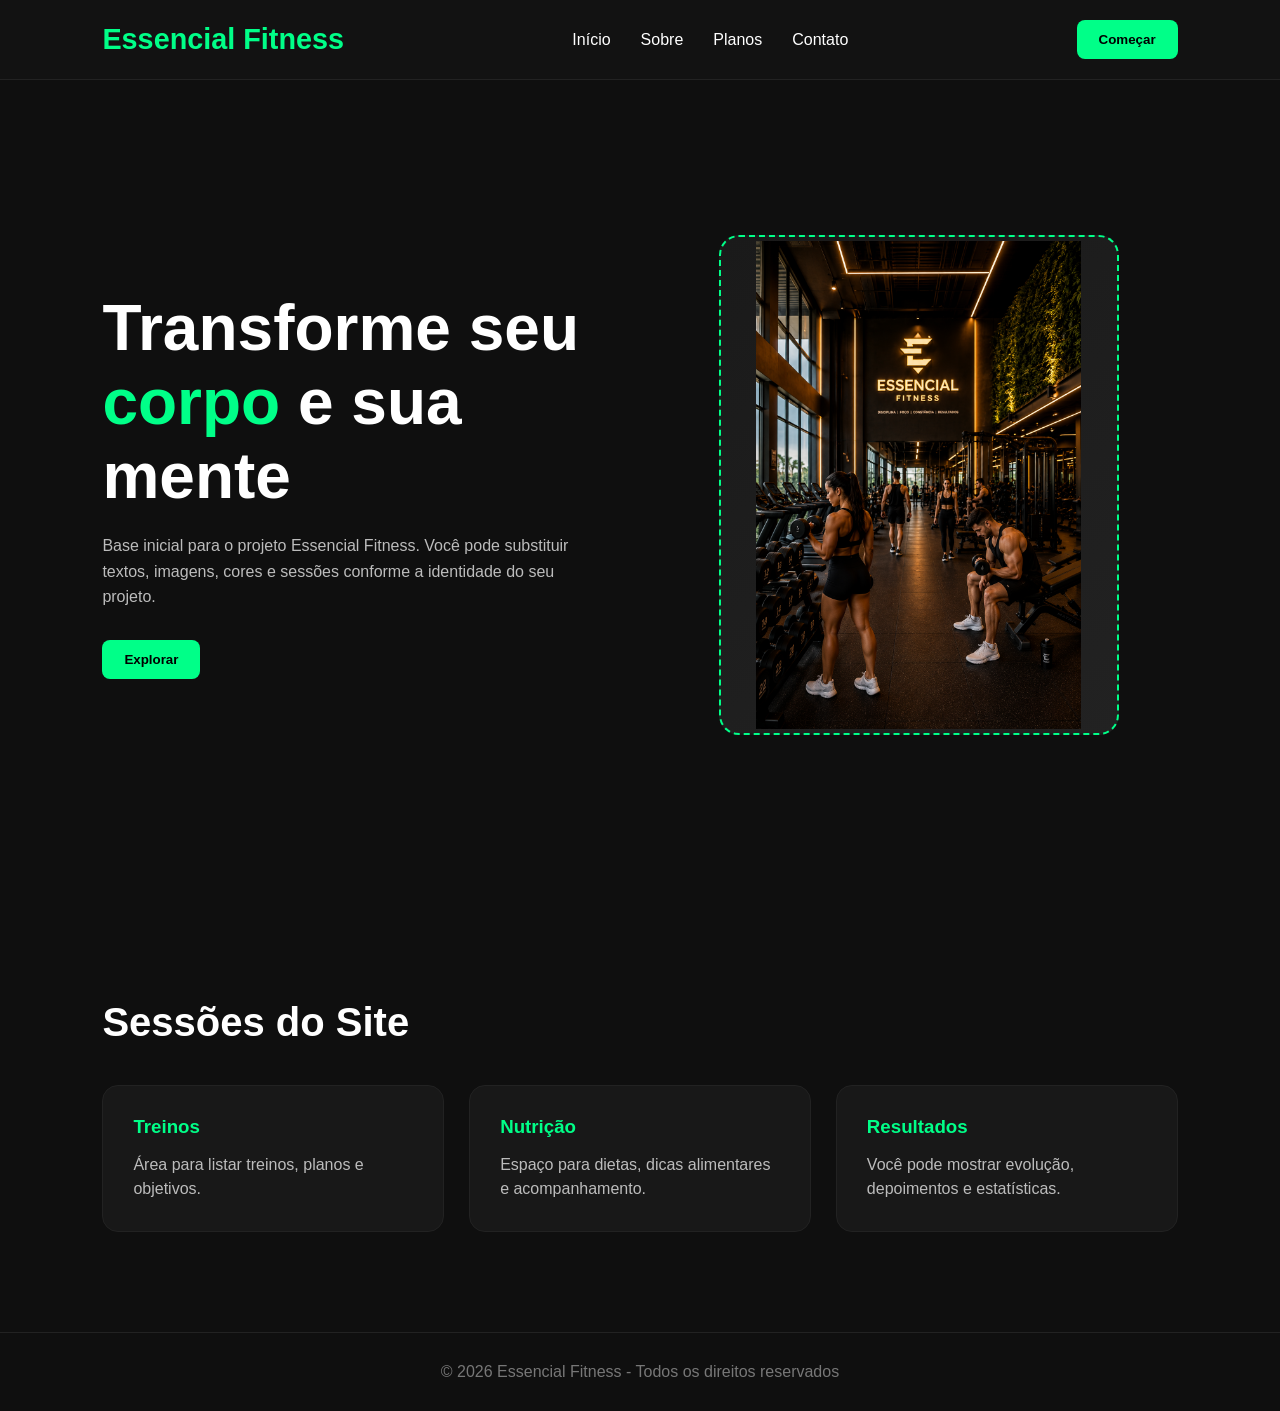
==== html/index.html @ daddd20d "initial commit!" ====
<!DOCTYPE html>
<html lang="pt-BR">
<head>
  <meta charset="UTF-8" />
  <meta name="viewport" content="width=device-width, initial-scale=1.0" />
  <link rel="stylesheet" href="../css/style.css">
  <title>Essencial Fitness</title>

</head>
<body>

  <!-- HEADER -->
  <header>
    <div class="logo">Essencial Fitness</div>

    <nav>
      <ul>
        <li><a href="#">Início</a></li>
        <li><a href="#">Sobre</a></li>
        <li><a href="#">Planos</a></li>
        <li><a href="#">Contato</a></li>
      </ul>
    </nav>

    <button class="btn">Começar</button>
  </header>

  <!-- HERO -->
  <section class="hero">

    <div class="hero-text">
      <h1>Transforme seu <span>corpo</span> e sua mente</h1>

      <p>
        Base inicial para o projeto Essencial Fitness.
        Você pode substituir textos, imagens, cores e sessões
        conforme a identidade do seu projeto.
      </p>

      <button class="btn">Explorar</button>
    </div>

    <div class="hero-image">
      <div class="placeholder">
        <img src="../img/essencialFitnessAcademy.png" alt="Imagem de nossa academia"> 
      </div>
    </div>

  </section>

  <!-- CARDS -->
  <section>

    <h2 class="section-title">Sessões do Site</h2>

    <div class="cards">

      <div class="card">
        <h3>Treinos</h3>
        <p>Área para listar treinos, planos e objetivos.</p>
      </div>

      <div class="card">
        <h3>Nutrição</h3>
        <p>Espaço para dietas, dicas alimentares e acompanhamento.</p>
      </div>

      <div class="card">
        <h3>Resultados</h3>
        <p>Você pode mostrar evolução, depoimentos e estatísticas.</p>
      </div>

    </div>

  </section>

  <!-- FOOTER -->
  <footer>
    © 2026 Essencial Fitness - Todos os direitos reservados
  </footer>

  <script>
    console.log("Essencial Fitness iniciado!");
  </script>

</body>
</html>
---- css/style.css ----
*{
    margin: 0;
    padding: 0;
    box-sizing: border-box;
    font-family: Arial, Helvetica, sans-serif;
}

body{
    background-color: #0f0f0f;
    color: white;
}

a{
    text-decoration: none;
    color: inherit;
}

ul{
    list-style: none;
}

/* HEADER */
header{
    width: 100%;
    padding: 20px 8%;
    display: flex;
    justify-content: space-between;
    align-items: center;
    background-color: #121212;
    border-bottom: 1px solid #222;
    position: fixed;
    top: 0;
    left: 0;
    z-index: 1000;
}

.logo{
    font-size: 1.8rem;
    font-weight: bold;
    color: #00ff88;
}

nav ul{
    display: flex;
    gap: 30px;
}

nav a{
    transition: 0.3s;
}

nav a:hover{
    color: #00ff88;
}

.btn{
    padding: 12px 22px;
    border: none;
    border-radius: 8px;
    background-color: #00ff88;
    color: #000;
    font-weight: bold;
    cursor: pointer;
    transition: 0.3s;
}

.btn:hover{
    transform: scale(1.05);
}

/* HERO */
.hero{
    min-height: 100vh;
    display: flex;
    align-items: center;
    justify-content: space-between;
    padding: 120px 8% 50px;
    gap: 40px;
}

.hero-text{
    flex: 1;
}

.hero-text h1{
    font-size: 4rem;
    margin-bottom: 20px;
}

.hero-text span{
    color: #00ff88;
}

.hero-text p{
    color: #bcbcbc;
    line-height: 1.6;
    margin-bottom: 30px;
    max-width: 500px;
}

.hero-image{
    flex: 1;
    display: flex;
    justify-content: center;
    align-items: center;
}

.placeholder{
    width: 400px;
    height: 500px;
    border-radius: 20px;
    background: linear-gradient(145deg, #1a1a1a, #222);
    border: 2px dashed #00ff88;
    display: flex;
    align-items: center;
    justify-content: center;
    color: #777;
    font-size: 1.2rem;
}

.placeholder img{
    width: 82%;
    height: auto;
}

/* SECTION */
section{
    padding: 100px 8%;
}

.section-title{
    font-size: 2.5rem;
    margin-bottom: 40px;
}

.cards{
    display: grid;
    grid-template-columns: repeat(auto-fit, minmax(250px, 1fr));
    gap: 25px;
}

.card{
    background-color: #181818;
    padding: 30px;
    border-radius: 16px;
    border: 1px solid #222;
    transition: 0.3s;
}

.card:hover{
    transform: translateY(-5px);
    border-color: #00ff88;
}

.card h3{
    margin-bottom: 15px;
    color: #00ff88;
}

.card p{
    color: #bcbcbc;
    line-height: 1.5;
}

/* FOOTER */
footer{
    padding: 30px 8%;
    border-top: 1px solid #222;
    text-align: center;
    color: #777;
}

/* RESPONSIVO */
@media(max-width: 900px){

    .hero{
    flex-direction: column;
    text-align: center;
    }

    .hero-text p{
    margin: 0 auto 30px;
    }

    nav{
    display: none;
    }

    .hero-text h1{
    font-size: 3rem;
    }

    .placeholder{
    width: 100%;
    max-width: 350px;
    height: 400px;
    }
}
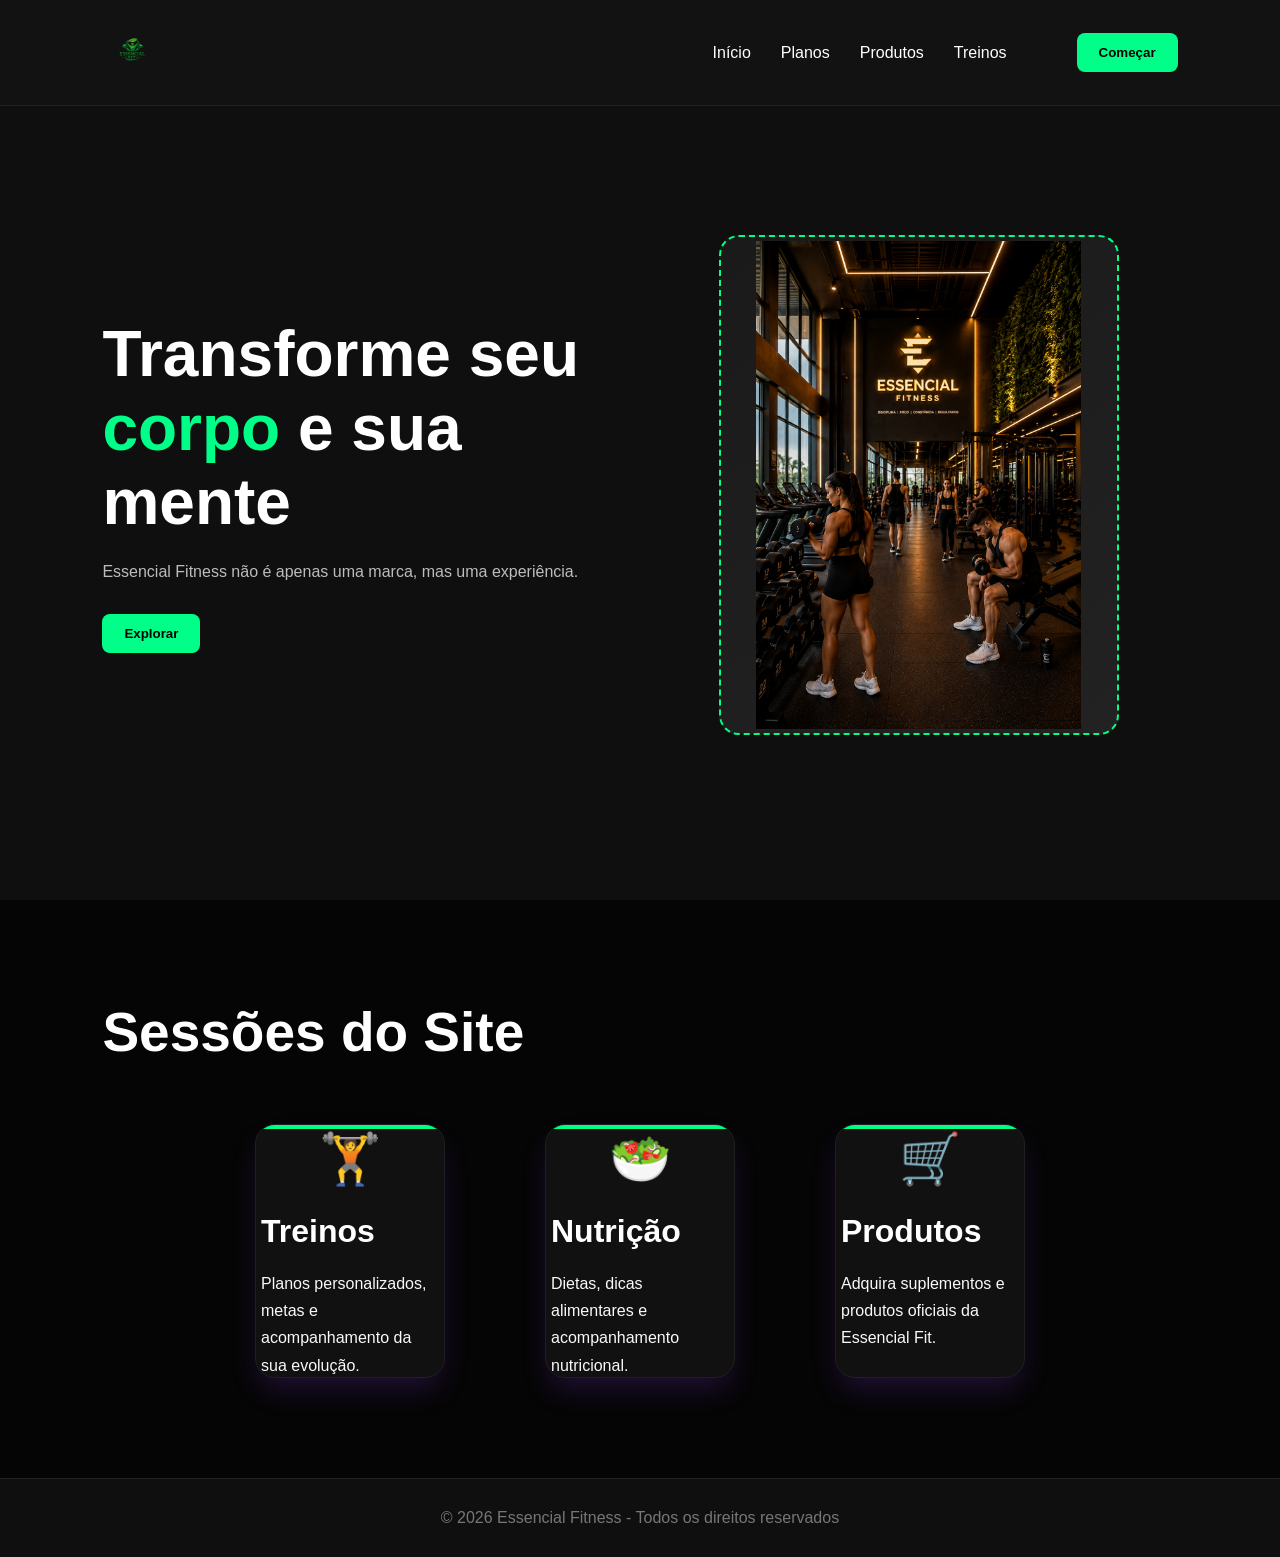
==== commit b1c64c45: "- commit" ====
--- a/html/index.html
+++ b/html/index.html
@@ -4,21 +4,24 @@
   <meta charset="UTF-8" />
   <meta name="viewport" content="width=device-width, initial-scale=1.0" />
   <link rel="stylesheet" href="../css/style.css">
-  <title>Essencial Fitness</title>
+  <link rel="icon" type="image/png" href="../img/logo.png">
+  <title>Essencial Fitness</title> 
 
 </head>
 <body>
 
   <!-- HEADER -->
   <header>
-    <div class="logo">Essencial Fitness</div>
+    <div class="logo">
+      <img src="../img/logo.png">
+    </div>
 
     <nav>
       <ul>
-        <li><a href="#">Início</a></li>
-        <li><a href="#">Sobre</a></li>
-        <li><a href="#">Planos</a></li>
-        <li><a href="#">Contato</a></li>
+        <li><a href="../html/index.html">Início</a></li>
+        <li><a href="../html/planos.html">Planos</a></li>
+        <li><a href="../html/produtos.html">Produtos</a></li>
+        <li><a href="../html/treinos.html">Treinos</a></li>
       </ul>
     </nav>
 
@@ -32,12 +35,11 @@
       <h1>Transforme seu <span>corpo</span> e sua mente</h1>
 
       <p>
-        Base inicial para o projeto Essencial Fitness.
-        Você pode substituir textos, imagens, cores e sessões
-        conforme a identidade do seu projeto.
+        Essencial Fitness não é apenas uma marca, mas uma experiência.
       </p>
-
-      <button class="btn">Explorar</button>
+      <a href="#sessoes">
+        <button class="btn">Explorar</button>
+      </a>
     </div>
 
     <div class="hero-image">
@@ -49,30 +51,71 @@
   </section>
 
   <!-- CARDS -->
-  <section>
+  <section class="sessoes" id="sessoes">
 
-    <h2 class="section-title">Sessões do Site</h2>
+    <h2 class="titulo-sessoes">
+        Sessões do Site
+    </h2>
 
-    <div class="cards">
+    <div class="cards-container">
 
-      <div class="card">
-        <h3>Treinos</h3>
-        <p>Área para listar treinos, planos e objetivos.</p>
-      </div>
+        <div class="card">
 
-      <div class="card">
-        <h3>Nutrição</h3>
-        <p>Espaço para dietas, dicas alimentares e acompanhamento.</p>
-      </div>
+            <div class="icon">
+                🏋️
+            </div>
+          <a href="../html/treinos.html">
+            <h3>Treinos</h3>
 
-      <div class="card">
-        <h3>Resultados</h3>
-        <p>Você pode mostrar evolução, depoimentos e estatísticas.</p>
-      </div>
+            <p>
+                Planos personalizados, metas e acompanhamento da sua evolução.
+            </p>
+          </a>
+            <button>
+                Explorar
+            </button>
+
+        </div>
+
+        <div class="card">
+
+            <div class="icon">
+                🥗
+            </div>
+          <a href="../html/nutricao.html">
+            <h3>Nutrição</h3>
+
+            <p>
+                Dietas, dicas alimentares e acompanhamento nutricional.
+            </p>
+          </a>
+            <button>
+                Explorar
+            </button>
+
+        </div>
+
+        <div class="card">
+
+            <div class="icon">
+                🛒
+            </div>
+          <a href="../html/produtos.html">
+            <h3>Produtos</h3>
+
+            <p>
+                Adquira suplementos e produtos oficiais da Essencial Fit.
+            </p>
+          </a>
+            <button>
+                Explorar
+            </button>
+
+        </div>
 
     </div>
 
-  </section>
+</section>
 
   <!-- FOOTER -->
   <footer>
--- a/css/style.css
+++ b/css/style.css
@@ -4,6 +4,7 @@
     padding: 0;
     box-sizing: border-box;
     font-family: Arial, Helvetica, sans-serif;
+    scroll-behavior: smooth;
 }
 
 body{
@@ -25,7 +26,7 @@
     width: 100%;
     padding: 20px 8%;
     display: flex;
-    justify-content: space-between;
+    justify-content: space-around;
     align-items: center;
     background-color: #121212;
     border-bottom: 1px solid #222;
@@ -35,15 +36,15 @@
     z-index: 1000;
 }
 
-.logo{
-    font-size: 1.8rem;
-    font-weight: bold;
-    color: #00ff88;
-}
-
+.logo img{
+    width: 10%;
+    height: auto;
+    padding: 10px;
+}
 nav ul{
     display: flex;
     gap: 30px;
+    margin-right: 70px;
 }
 
 nav a{
@@ -125,44 +126,106 @@
 }
 
 /* SECTION */
-section{
-    padding: 100px 8%;
-}
-
-.section-title{
-    font-size: 2.5rem;
-    margin-bottom: 40px;
-}
-
-.cards{
-    display: grid;
-    grid-template-columns: repeat(auto-fit, minmax(250px, 1fr));
-    gap: 25px;
+.sessoes{
+    padding:100px 8%;
+    background:#050505;
+}
+
+.titulo-sessoes{
+    font-size:55px;
+    margin-bottom:60px;
+    color:white;
+}
+
+.cards-container{
+    display:flex;
+    justify-content: center;
+    gap:100px;
+    flex-direction: row;
+    width: 100%;
 }
 
 .card{
-    background-color: #181818;
-    padding: 30px;
-    border-radius: 16px;
-    border: 1px solid #222;
-    transition: 0.3s;
+    background:#111;
+
+    width:320px;
+
+    padding:50px;
+
+    border-radius:25px;
+
+    border:1px solid #1f1f1f;
+
+    transition:0.4s;
+
+    position:relative;
+
+    overflow:hidden;
+}
+
+.card::before{
+    content:"";
+
+    position:absolute;
+
+    top:0;
+    left:0;
+
+    width:100%;
+    height:4px;
+
+    background:#00ff88;
 }
 
 .card:hover{
-    transform: translateY(-5px);
-    border-color: #00ff88;
+    transform:translateY(-10px);
+
+    border-color:#00ff88;
+
+    box-shadow:
+        0 0 25px rgba(0,255,136,0.2);
+}
+
+.icon{
+    font-size:50px;
+    margin-bottom:25px;
+    display: flex;
+    justify-content: center;
 }
 
 .card h3{
-    margin-bottom: 15px;
-    color: #00ff88;
+    color:white;
+    font-size:32px;
+    margin-bottom:20px;
 }
 
 .card p{
-    color: #bcbcbc;
-    line-height: 1.5;
-}
-
+    color:#f9f9f9;
+    line-height:1.7;
+    margin-bottom:30px;
+}
+
+.card button{
+    background:#00ff88;
+
+    color:black;
+
+    border:none;
+
+    padding:14px 30px;
+
+    border-radius:12px;
+
+    font-weight:bold;
+
+    cursor:pointer;
+
+    transition:0.3s;
+}
+
+.card button:hover{
+    transform:scale(1.05);
+}
 /* FOOTER */
 footer{
     padding: 30px 8%;
@@ -197,3 +260,20 @@
     height: 400px;
     }
 }
+
+/* From Uiverse.io by adamgiebl */ 
+.card {
+  width: 190px;
+  height: 254px;
+  border-radius: 20px;
+  padding: 5px;
+  box-shadow: rgba(151, 65, 252, 0.2) 0 15px 30px -5px;
+  cursor: pointer;
+}
+
+.card__content {
+  background: rgb(5, 6, 45);
+  border-radius: 17px;
+  width: 100%;
+  height: 100%;
+}
